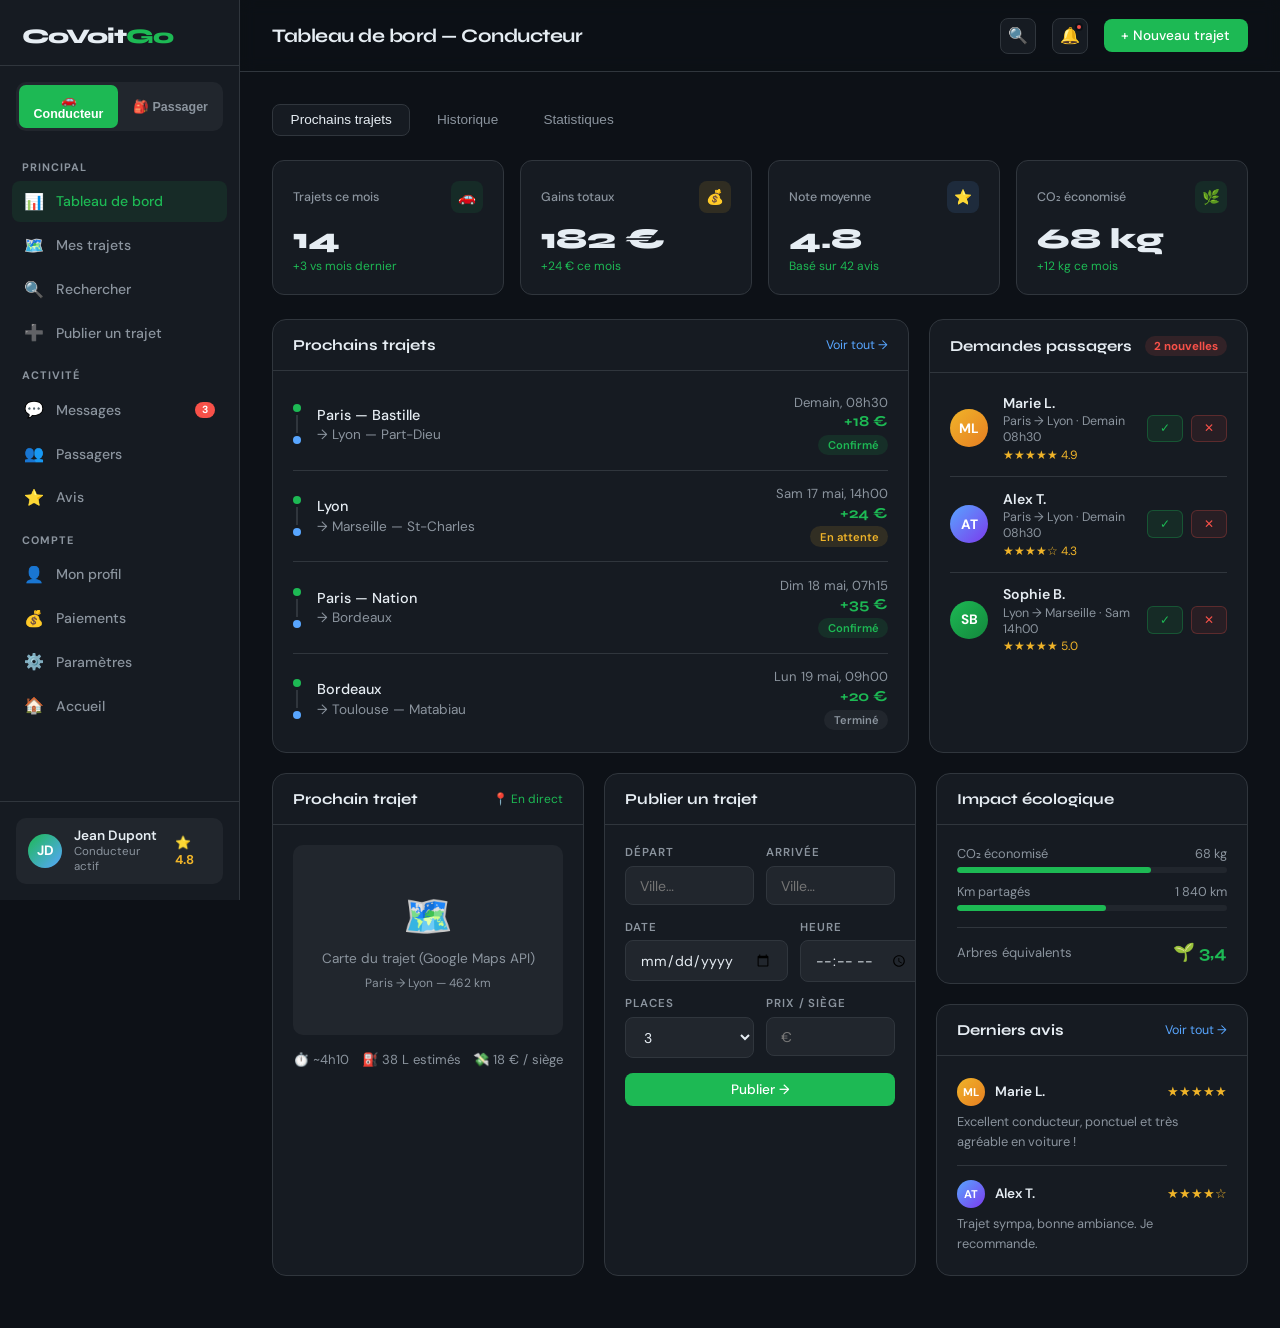
==== dashboard.html @ 41d10e51 "code sans backend" ====
<!DOCTYPE html>
<html lang="fr">
<head>
  <meta charset="UTF-8" />
  <meta name="viewport" content="width=device-width, initial-scale=1.0"/>
  <title>CoVoitGo — Tableau de bord</title>
  <link href="https://fonts.googleapis.com/css2?family=Syne:wght@400;600;700;800&family=DM+Sans:wght@300;400;500&display=swap" rel="stylesheet"/>
  <style>
    *, *::before, *::after { box-sizing: border-box; margin: 0; padding: 0; }
    :root {
      --green: #1DB954; --green-dark: #13873c; --green-bg: rgba(29,185,84,.1);
      --night: #0D1117; --surface: #161B22; --surface2: #21262D; --surface3: #2D333B;
      --border: #30363D; --text: #E6EDF3; --muted: #8B949E;
      --accent: #58A6FF; --warn: #F0B429; --danger: #F85149;
      --sidebar-w: 240px;
    }
    body { font-family: 'DM Sans', sans-serif; background: var(--night); color: var(--text); display: flex; min-height: 100vh; }

    /* ── SIDEBAR ── */
    .sidebar {
      width: var(--sidebar-w); flex-shrink: 0;
      background: var(--surface); border-right: 1px solid var(--border);
      display: flex; flex-direction: column;
      position: fixed; top: 0; bottom: 0; left: 0; z-index: 50;
    }
    .sb-logo {
      padding: 1.5rem 1.4rem 1rem;
      font-family: 'Syne', sans-serif; font-size: 1.3rem; font-weight: 800; letter-spacing: -1px;
      border-bottom: 1px solid var(--border);
    }
    .sb-logo span { color: var(--green); }
    .sb-role-switch {
      margin: 1rem 1rem .5rem;
      background: var(--surface2); border-radius: 10px;
      display: flex; padding: 3px; gap: 3px;
    }
    .role-tab {
      flex: 1; text-align: center; padding: .45rem .5rem;
      border-radius: 7px; font-size: .78rem; font-weight: 600;
      cursor: pointer; transition: all .2s; color: var(--muted);
      border: none; background: transparent;
    }
    .role-tab.active { background: var(--green); color: #fff; }
    .sb-nav { padding: .5rem .75rem; flex: 1; }
    .sb-section { font-size: .68rem; font-weight: 700; color: var(--muted); letter-spacing: .1em; text-transform: uppercase; padding: .8rem .6rem .4rem; }
    .sb-item {
      display: flex; align-items: center; gap: .75rem;
      padding: .65rem .75rem; border-radius: 8px;
      color: var(--muted); font-size: .88rem; font-weight: 500;
      cursor: pointer; transition: all .15s; text-decoration: none;
      margin-bottom: 2px;
    }
    .sb-item:hover { background: var(--surface2); color: var(--text); }
    .sb-item.active { background: var(--green-bg); color: var(--green); }
    .sb-item .ico { font-size: 1rem; width: 20px; text-align: center; }
    .sb-item .badge {
      margin-left: auto; background: var(--danger); color: #fff;
      font-size: .65rem; font-weight: 700; padding: .1rem .45rem;
      border-radius: 99px; min-width: 18px; text-align: center;
    }
    .sb-footer { padding: 1rem; border-top: 1px solid var(--border); }
    .user-chip {
      display: flex; align-items: center; gap: .75rem;
      padding: .6rem .75rem; border-radius: 10px;
      background: var(--surface2); cursor: pointer;
    }
    .avatar {
      width: 34px; height: 34px; border-radius: 50%;
      background: linear-gradient(135deg, var(--green), var(--accent));
      display: flex; align-items: center; justify-content: center;
      font-size: .85rem; font-weight: 700; color: #fff; flex-shrink: 0;
    }
    .user-info .name { font-size: .85rem; font-weight: 600; }
    .user-info .role-lbl { font-size: .72rem; color: var(--muted); }
    .rating { margin-left: auto; font-size: .8rem; color: var(--warn); font-weight: 700; }

    /* ── MAIN ── */
    .main { margin-left: var(--sidebar-w); flex: 1; display: flex; flex-direction: column; min-height: 100vh; }

    /* TOPBAR */
    .topbar {
      padding: 1.1rem 2rem; border-bottom: 1px solid var(--border);
      display: flex; align-items: center; justify-content: space-between;
      background: rgba(13,17,23,.6); backdrop-filter: blur(8px);
      position: sticky; top: 0; z-index: 40;
    }
    .topbar h1 { font-family: 'Syne', sans-serif; font-size: 1.2rem; font-weight: 700; letter-spacing: -.5px; }
    .topbar-right { display: flex; align-items: center; gap: 1rem; }
    .icon-btn {
      width: 36px; height: 36px; border-radius: 8px;
      background: var(--surface); border: 1px solid var(--border);
      display: flex; align-items: center; justify-content: center;
      cursor: pointer; font-size: 1rem; transition: background .2s; position: relative;
    }
    .icon-btn:hover { background: var(--surface2); }
    .notif-dot { position: absolute; top: 4px; right: 4px; width: 8px; height: 8px; background: var(--danger); border-radius: 50%; border: 2px solid var(--night); }
    .btn { font-family: 'DM Sans', sans-serif; font-size: .85rem; font-weight: 500; padding: .5rem 1.1rem; border-radius: 8px; cursor: pointer; border: none; transition: all .2s; display: inline-flex; align-items: center; gap: .4rem; }
    .btn-primary { background: var(--green); color: #fff; }
    .btn-primary:hover { background: var(--green-dark); }

    /* CONTENT */
    .content { padding: 2rem; flex: 1; }

    /* KPI CARDS */
    .kpi-grid { display: grid; grid-template-columns: repeat(4,1fr); gap: 1rem; margin-bottom: 1.5rem; }
    .kpi {
      background: var(--surface); border: 1px solid var(--border);
      border-radius: 12px; padding: 1.25rem;
    }
    .kpi-top { display: flex; align-items: center; justify-content: space-between; margin-bottom: .8rem; }
    .kpi-label { font-size: .78rem; color: var(--muted); font-weight: 500; }
    .kpi-icon { width: 32px; height: 32px; border-radius: 8px; display: flex; align-items: center; justify-content: center; font-size: .9rem; }
    .kpi-icon.green { background: var(--green-bg); }
    .kpi-icon.blue { background: rgba(88,166,255,.12); }
    .kpi-icon.warn { background: rgba(240,180,41,.12); }
    .kpi-icon.red { background: rgba(248,81,73,.12); }
    .kpi-val { font-family: 'Syne', sans-serif; font-size: 1.8rem; font-weight: 800; line-height: 1; }
    .kpi-delta { font-size: .75rem; color: var(--green); margin-top: .25rem; }
    .kpi-delta.neg { color: var(--danger); }

    /* GRIDS */
    .grid-2 { display: grid; grid-template-columns: 2fr 1fr; gap: 1.25rem; margin-bottom: 1.25rem; }
    .grid-3 { display: grid; grid-template-columns: 1fr 1fr 1fr; gap: 1.25rem; margin-bottom: 1.25rem; }

    /* CARD */
    .card { background: var(--surface); border: 1px solid var(--border); border-radius: 14px; overflow: hidden; }
    .card-head {
      padding: 1rem 1.25rem; border-bottom: 1px solid var(--border);
      display: flex; align-items: center; justify-content: space-between;
    }
    .card-head h2 { font-family: 'Syne', sans-serif; font-size: .95rem; font-weight: 700; }
    .card-body { padding: 1.25rem; }
    .see-all { font-size: .78rem; color: var(--accent); cursor: pointer; background: none; border: none; font-family: 'DM Sans'; }
    .see-all:hover { text-decoration: underline; }

    /* TRIP ITEMS */
    .trip-item {
      display: flex; align-items: center; gap: 1rem;
      padding: .9rem 0; border-bottom: 1px solid var(--border);
    }
    .trip-item:last-child { border-bottom: none; }
    .trip-dot-line { display: flex; flex-direction: column; align-items: center; gap: 3px; }
    .dot { width: 8px; height: 8px; border-radius: 50%; background: var(--green); }
    .dot.end { background: var(--accent); }
    .dot-connector { width: 2px; height: 18px; background: var(--border); }
    .trip-route { flex: 1; }
    .trip-route .from { font-weight: 500; font-size: .9rem; }
    .trip-route .to { color: var(--muted); font-size: .85rem; margin-top: .15rem; }
    .trip-meta { text-align: right; }
    .trip-meta .date { font-size: .82rem; color: var(--muted); }
    .trip-meta .price { font-family: 'Syne', sans-serif; font-weight: 700; color: var(--green); font-size: .95rem; margin-top: .1rem; }
    .status-badge {
      font-size: .7rem; font-weight: 600; padding: .2rem .6rem;
      border-radius: 99px; margin-top: .3rem; display: inline-block;
    }
    .status-badge.confirmed { background: rgba(29,185,84,.12); color: var(--green); }
    .status-badge.pending { background: rgba(240,180,41,.12); color: var(--warn); }
    .status-badge.done { background: var(--surface2); color: var(--muted); }

    /* PASSENGER REQUESTS */
    .req-item {
      display: flex; align-items: center; gap: .9rem;
      padding: .8rem 0; border-bottom: 1px solid var(--border);
    }
    .req-item:last-child { border-bottom: none; }
    .req-avatar {
      width: 38px; height: 38px; border-radius: 50%;
      display: flex; align-items: center; justify-content: center;
      font-weight: 700; font-size: .85rem; flex-shrink: 0; color: #fff;
    }
    .req-info { flex: 1; }
    .req-info .req-name { font-size: .88rem; font-weight: 600; }
    .req-info .req-route { font-size: .78rem; color: var(--muted); margin-top: .1rem; }
    .req-stars { font-size: .75rem; color: var(--warn); margin-top: .1rem; }
    .req-actions { display: flex; gap: .5rem; }
    .btn-xs { padding: .3rem .75rem; font-size: .75rem; border-radius: 6px; }
    .btn-accept { background: var(--green-bg); color: var(--green); border: 1px solid rgba(29,185,84,.3); }
    .btn-accept:hover { background: var(--green); color: #fff; }
    .btn-decline { background: rgba(248,81,73,.08); color: var(--danger); border: 1px solid rgba(248,81,73,.25); }
    .btn-decline:hover { background: var(--danger); color: #fff; }

    /* MAP PLACEHOLDER */
    .map-placeholder {
      background: var(--surface2); border-radius: 10px;
      height: 190px; display: flex; align-items: center; justify-content: center;
      flex-direction: column; gap: .5rem; color: var(--muted); font-size: .85rem;
    }
    .map-placeholder .map-ico { font-size: 2.5rem; }

    /* PUBLISH FORM */
    .pub-form { display: flex; flex-direction: column; gap: .9rem; }
    .form-row { display: grid; grid-template-columns: 1fr 1fr; gap: .75rem; }
    .form-group label { display: block; font-size: .72rem; font-weight: 600; color: var(--muted); letter-spacing: .08em; text-transform: uppercase; margin-bottom: .35rem; }
    .form-group input, .form-group select {
      width: 100%; background: var(--surface2); border: 1px solid var(--border);
      color: var(--text); font-family: 'DM Sans', sans-serif; font-size: .88rem;
      padding: .6rem .9rem; border-radius: 8px; outline: none; transition: border-color .2s;
    }
    .form-group input:focus, .form-group select:focus { border-color: var(--green); }
    .form-group select option { background: var(--surface2); }

    /* ECO WIDGET */
    .eco-bar { margin-bottom: .6rem; }
    .eco-label { display: flex; justify-content: space-between; font-size: .8rem; color: var(--muted); margin-bottom: .3rem; }
    .bar-track { height: 6px; background: var(--surface2); border-radius: 99px; overflow: hidden; }
    .bar-fill { height: 100%; background: var(--green); border-radius: 99px; }
    .eco-total { margin-top: 1rem; padding-top: .9rem; border-top: 1px solid var(--border); display: flex; justify-content: space-between; align-items: center; }
    .eco-total span { font-size: .82rem; color: var(--muted); }
    .eco-total strong { font-family: 'Syne', sans-serif; font-size: 1.1rem; color: var(--green); }

    /* RECENT REVIEWS */
    .review-item { padding: .85rem 0; border-bottom: 1px solid var(--border); }
    .review-item:last-child { border-bottom: none; }
    .review-top { display: flex; align-items: center; gap: .6rem; margin-bottom: .4rem; }
    .review-top .r-av {
      width: 28px; height: 28px; border-radius: 50%;
      display: flex; align-items: center; justify-content: center;
      font-size: .7rem; font-weight: 700; color: #fff; flex-shrink: 0;
    }
    .review-top .r-name { font-size: .85rem; font-weight: 600; }
    .review-top .r-stars { margin-left: auto; font-size: .8rem; color: var(--warn); }
    .review-item p { font-size: .8rem; color: var(--muted); line-height: 1.55; }

    /* MODAL */
    .modal-overlay {
      position: fixed; inset: 0; background: rgba(0,0,0,.7);
      display: flex; align-items: center; justify-content: center;
      z-index: 200; opacity: 0; pointer-events: none; transition: opacity .2s;
    }
    .modal-overlay.open { opacity: 1; pointer-events: all; }
    .modal {
      background: var(--surface); border: 1px solid var(--border);
      border-radius: 16px; padding: 2rem; width: 100%; max-width: 480px;
      transform: translateY(20px); transition: transform .2s;
    }
    .modal-overlay.open .modal { transform: translateY(0); }
    .modal h3 { font-family: 'Syne', sans-serif; font-size: 1.2rem; font-weight: 700; margin-bottom: 1.2rem; }
    .modal-actions { display: flex; gap: .75rem; justify-content: flex-end; margin-top: 1.5rem; }
    .btn-cancel { background: var(--surface2); color: var(--text); border: 1px solid var(--border); }

    /* TAB TOGGLE */
    .tabs { display: flex; gap: .5rem; margin-bottom: 1.5rem; }
    .tab {
      padding: .45rem 1.1rem; border-radius: 8px; font-size: .85rem; font-weight: 500;
      cursor: pointer; border: 1px solid transparent; transition: all .15s;
      background: transparent; color: var(--muted);
    }
    .tab.active { background: var(--surface); border-color: var(--border); color: var(--text); }

    @media (max-width: 900px) {
      .kpi-grid { grid-template-columns: repeat(2,1fr); }
      .grid-2 { grid-template-columns: 1fr; }
      .grid-3 { grid-template-columns: 1fr; }
    }
  </style>
</head>
<body>

<!-- SIDEBAR -->
<aside class="sidebar">
  <div class="sb-logo">CoVoit<span>Go</span></div>
  <div class="sb-role-switch">
    <button class="role-tab active" onclick="setRole('driver',this)">🚗 Conducteur</button>
    <button class="role-tab" onclick="setRole('passenger',this)">🎒 Passager</button>
  </div>
  <nav class="sb-nav">
    <div class="sb-section">Principal</div>
    <a class="sb-item active" href="#"><span class="ico">📊</span> Tableau de bord</a>
    <a class="sb-item" href="#"><span class="ico">🗺️</span> Mes trajets</a>
    <a class="sb-item" href="#"><span class="ico">🔍</span> Rechercher</a>
    <a class="sb-item" href="#" id="sb-publish"><span class="ico">➕</span> Publier un trajet</a>

    <div class="sb-section">Activité</div>
    <a class="sb-item" href="#"><span class="ico">💬</span> Messages <span class="badge">3</span></a>
    <a class="sb-item" href="#"><span class="ico">👥</span> Passagers</a>
    <a class="sb-item" href="#"><span class="ico">⭐</span> Avis</a>

    <div class="sb-section">Compte</div>
    <a class="sb-item" href="#"><span class="ico">👤</span> Mon profil</a>
    <a class="sb-item" href="#"><span class="ico">💰</span> Paiements</a>
    <a class="sb-item" href="#"><span class="ico">⚙️</span> Paramètres</a>
    <a class="sb-item" href="index.html"><span class="ico">🏠</span> Accueil</a>
  </nav>
  <div class="sb-footer">
    <div class="user-chip">
      <div class="avatar">JD</div>
      <div class="user-info">
        <div class="name">Jean Dupont</div>
        <div class="role-lbl" id="role-label">Conducteur actif</div>
      </div>
      <div class="rating">⭐ 4.8</div>
    </div>
  </div>
</aside>

<!-- MAIN -->
<div class="main">
  <div class="topbar">
    <h1 id="page-title">Tableau de bord — Conducteur</h1>
    <div class="topbar-right">
      <div class="icon-btn">🔍</div>
      <div class="icon-btn">
        🔔
        <span class="notif-dot"></span>
      </div>
      <button class="btn btn-primary" onclick="openModal()">+ Nouveau trajet</button>
    </div>
  </div>

  <div class="content">

    <!-- TABS -->
    <div class="tabs">
      <button class="tab active" onclick="switchTab('upcoming',this)">Prochains trajets</button>
      <button class="tab" onclick="switchTab('past',this)">Historique</button>
      <button class="tab" onclick="switchTab('stats',this)">Statistiques</button>
    </div>

    <!-- KPI -->
    <div class="kpi-grid" id="kpi-section">
      <div class="kpi">
        <div class="kpi-top"><span class="kpi-label">Trajets ce mois</span><div class="kpi-icon green">🚗</div></div>
        <div class="kpi-val" id="kpi1">14</div>
        <div class="kpi-delta">+3 vs mois dernier</div>
      </div>
      <div class="kpi">
        <div class="kpi-top"><span class="kpi-label">Gains totaux</span><div class="kpi-icon warn">💰</div></div>
        <div class="kpi-val" id="kpi2">182 €</div>
        <div class="kpi-delta">+24 € ce mois</div>
      </div>
      <div class="kpi">
        <div class="kpi-top"><span class="kpi-label">Note moyenne</span><div class="kpi-icon blue">⭐</div></div>
        <div class="kpi-val">4.8</div>
        <div class="kpi-delta">Basé sur 42 avis</div>
      </div>
      <div class="kpi">
        <div class="kpi-top"><span class="kpi-label">CO₂ économisé</span><div class="kpi-icon green">🌿</div></div>
        <div class="kpi-val">68 kg</div>
        <div class="kpi-delta">+12 kg ce mois</div>
      </div>
    </div>

    <!-- ROW 1 -->
    <div class="grid-2">
      <!-- UPCOMING TRIPS -->
      <div class="card">
        <div class="card-head">
          <h2>Prochains trajets</h2>
          <button class="see-all">Voir tout →</button>
        </div>
        <div class="card-body" style="padding: .5rem 1.25rem;">
          <div class="trip-item">
            <div class="trip-dot-line"><div class="dot"></div><div class="dot-connector"></div><div class="dot end"></div></div>
            <div class="trip-route"><div class="from">Paris — Bastille</div><div class="to">→ Lyon — Part-Dieu</div></div>
            <div class="trip-meta">
              <div class="date">Demain, 08h30</div>
              <div class="price">+18 €</div>
              <span class="status-badge confirmed">Confirmé</span>
            </div>
          </div>
          <div class="trip-item">
            <div class="trip-dot-line"><div class="dot"></div><div class="dot-connector"></div><div class="dot end"></div></div>
            <div class="trip-route"><div class="from">Lyon</div><div class="to">→ Marseille — St-Charles</div></div>
            <div class="trip-meta">
              <div class="date">Sam 17 mai, 14h00</div>
              <div class="price">+24 €</div>
              <span class="status-badge pending">En attente</span>
            </div>
          </div>
          <div class="trip-item">
            <div class="trip-dot-line"><div class="dot"></div><div class="dot-connector"></div><div class="dot end"></div></div>
            <div class="trip-route"><div class="from">Paris — Nation</div><div class="to">→ Bordeaux</div></div>
            <div class="trip-meta">
              <div class="date">Dim 18 mai, 07h15</div>
              <div class="price">+35 €</div>
              <span class="status-badge confirmed">Confirmé</span>
            </div>
          </div>
          <div class="trip-item">
            <div class="trip-dot-line"><div class="dot"></div><div class="dot-connector"></div><div class="dot end"></div></div>
            <div class="trip-route"><div class="from">Bordeaux</div><div class="to">→ Toulouse — Matabiau</div></div>
            <div class="trip-meta">
              <div class="date">Lun 19 mai, 09h00</div>
              <div class="price">+20 €</div>
              <span class="status-badge done">Terminé</span>
            </div>
          </div>
        </div>
      </div>

      <!-- REQUESTS -->
      <div class="card">
        <div class="card-head">
          <h2>Demandes passagers</h2>
          <span style="font-size:.72rem; background: rgba(248,81,73,.12); color:var(--danger); padding:.15rem .55rem; border-radius:99px; font-weight:700;">2 nouvelles</span>
        </div>
        <div class="card-body" style="padding:.5rem 1.25rem;">
          <div class="req-item">
            <div class="req-avatar" style="background: linear-gradient(135deg,#f0b429,#e67e22);">ML</div>
            <div class="req-info">
              <div class="req-name">Marie L.</div>
              <div class="req-route">Paris → Lyon · Demain 08h30</div>
              <div class="req-stars">★★★★★ 4.9</div>
            </div>
            <div class="req-actions">
              <button class="btn btn-xs btn-accept">✓</button>
              <button class="btn btn-xs btn-decline">✕</button>
            </div>
          </div>
          <div class="req-item">
            <div class="req-avatar" style="background: linear-gradient(135deg,#58a6ff,#7c3aed);">AT</div>
            <div class="req-info">
              <div class="req-name">Alex T.</div>
              <div class="req-route">Paris → Lyon · Demain 08h30</div>
              <div class="req-stars">★★★★☆ 4.3</div>
            </div>
            <div class="req-actions">
              <button class="btn btn-xs btn-accept">✓</button>
              <button class="btn btn-xs btn-decline">✕</button>
            </div>
          </div>
          <div class="req-item">
            <div class="req-avatar" style="background: linear-gradient(135deg,#1db954,#13873c);">SB</div>
            <div class="req-info">
              <div class="req-name">Sophie B.</div>
              <div class="req-route">Lyon → Marseille · Sam 14h00</div>
              <div class="req-stars">★★★★★ 5.0</div>
            </div>
            <div class="req-actions">
              <button class="btn btn-xs btn-accept">✓</button>
              <button class="btn btn-xs btn-decline">✕</button>
            </div>
          </div>
        </div>
      </div>
    </div>

    <!-- ROW 2 -->
    <div class="grid-3">

      <!-- MAP -->
      <div class="card">
        <div class="card-head"><h2>Prochain trajet</h2><span style="font-size:.75rem;color:var(--green);">📍 En direct</span></div>
        <div class="card-body">
          <div class="map-placeholder">
            <span class="map-ico">🗺️</span>
            <span>Carte du trajet (Google Maps API)</span>
            <span style="font-size:.75rem; color:var(--muted);">Paris → Lyon — 462 km</span>
          </div>
          <div style="display:flex; justify-content:space-between; margin-top:1rem; font-size:.82rem; color:var(--muted);">
            <span>⏱️ ~4h10</span><span>⛽ 38 L estimés</span><span>💸 18 € / siège</span>
          </div>
        </div>
      </div>

      <!-- PUBLISH QUICK FORM -->
      <div class="card">
        <div class="card-head"><h2>Publier un trajet</h2></div>
        <div class="card-body">
          <div class="pub-form">
            <div class="form-row">
              <div class="form-group"><label>Départ</label><input type="text" placeholder="Ville…"/></div>
              <div class="form-group"><label>Arrivée</label><input type="text" placeholder="Ville…"/></div>
            </div>
            <div class="form-row">
              <div class="form-group"><label>Date</label><input type="date"/></div>
              <div class="form-group"><label>Heure</label><input type="time"/></div>
            </div>
            <div class="form-row">
              <div class="form-group"><label>Places</label><select><option>1</option><option>2</option><option selected>3</option><option>4</option></select></div>
              <div class="form-group"><label>Prix / siège</label><input type="number" placeholder="€" min="1"/></div>
            </div>
            <button class="btn btn-primary" style="width:100%; justify-content:center;">Publier →</button>
          </div>
        </div>
      </div>

      <!-- ECO + REVIEWS -->
      <div style="display:flex; flex-direction:column; gap:1.25rem;">
        <div class="card">
          <div class="card-head"><h2>Impact écologique</h2></div>
          <div class="card-body">
            <div class="eco-bar"><div class="eco-label"><span>CO₂ économisé</span><span>68 kg</span></div><div class="bar-track"><div class="bar-fill" style="width:72%"></div></div></div>
            <div class="eco-bar"><div class="eco-label"><span>Km partagés</span><span>1 840 km</span></div><div class="bar-track"><div class="bar-fill" style="width:55%"></div></div></div>
            <div class="eco-total"><span>Arbres équivalents</span><strong>🌱 3,4</strong></div>
          </div>
        </div>
        <div class="card">
          <div class="card-head"><h2>Derniers avis</h2><button class="see-all">Voir tout →</button></div>
          <div class="card-body" style="padding:.5rem 1.25rem;">
            <div class="review-item">
              <div class="review-top">
                <div class="r-av" style="background:linear-gradient(135deg,#f0b429,#e67e22);">ML</div>
                <span class="r-name">Marie L.</span>
                <span class="r-stars">★★★★★</span>
              </div>
              <p>Excellent conducteur, ponctuel et très agréable en voiture !</p>
            </div>
            <div class="review-item">
              <div class="review-top">
                <div class="r-av" style="background:linear-gradient(135deg,#58a6ff,#7c3aed);">AT</div>
                <span class="r-name">Alex T.</span>
                <span class="r-stars">★★★★☆</span>
              </div>
              <p>Trajet sympa, bonne ambiance. Je recommande.</p>
            </div>
          </div>
        </div>
      </div>

    </div>

  </div><!-- /content -->
</div><!-- /main -->

<!-- MODAL NOUVEAU TRAJET -->
<div class="modal-overlay" id="modal">
  <div class="modal">
    <h3>✦ Publier un nouveau trajet</h3>
    <div class="pub-form">
      <div class="form-row">
        <div class="form-group"><label>Ville de départ</label><input type="text" placeholder="Ex : Paris — Nation"/></div>
        <div class="form-group"><label>Ville d'arrivée</label><input type="text" placeholder="Ex : Lyon — Part-Dieu"/></div>
      </div>
      <div class="form-row">
        <div class="form-group"><label>Date du trajet</label><input type="date"/></div>
        <div class="form-group"><label>Heure de départ</label><input type="time"/></div>
      </div>
      <div class="form-row">
        <div class="form-group"><label>Nombre de places</label><select><option>1</option><option>2</option><option selected>3</option><option>4</option></select></div>
        <div class="form-group"><label>Contribution (€)</label><input type="number" placeholder="Ex : 15" min="1"/></div>
      </div>
      <div class="form-group"><label>Commentaire (optionnel)</label><input type="text" placeholder="Bagages, musique, animaux…"/></div>
    </div>
    <div class="modal-actions">
      <button class="btn btn-cancel" onclick="closeModal()">Annuler</button>
      <button class="btn btn-primary">Publier le trajet</button>
    </div>
  </div>
</div>

<script>
  function setRole(role, btn) {
    document.querySelectorAll('.role-tab').forEach(t => t.classList.remove('active'));
    btn.classList.add('active');
    const isDriver = role === 'driver';
    document.getElementById('page-title').textContent = 'Tableau de bord — ' + (isDriver ? 'Conducteur' : 'Passager');
    document.getElementById('role-label').textContent = isDriver ? 'Conducteur actif' : 'Passager actif';
    document.getElementById('kpi1').textContent = isDriver ? '14' : '8';
    document.getElementById('kpi2').textContent = isDriver ? '182 €' : '96 €';
  }
  function switchTab(tab, el) {
    document.querySelectorAll('.tab').forEach(t => t.classList.remove('active'));
    el.classList.add('active');
  }
  function openModal() {
    document.getElementById('modal').classList.add('open');
  }
  function closeModal() {
    document.getElementById('modal').classList.remove('open');
  }
  document.getElementById('modal').addEventListener('click', function(e) {
    if (e.target === this) closeModal();
  });
  document.getElementById('sb-publish').addEventListener('click', function(e) {
    e.preventDefault(); openModal();
  });
</script>
</body>
</html>
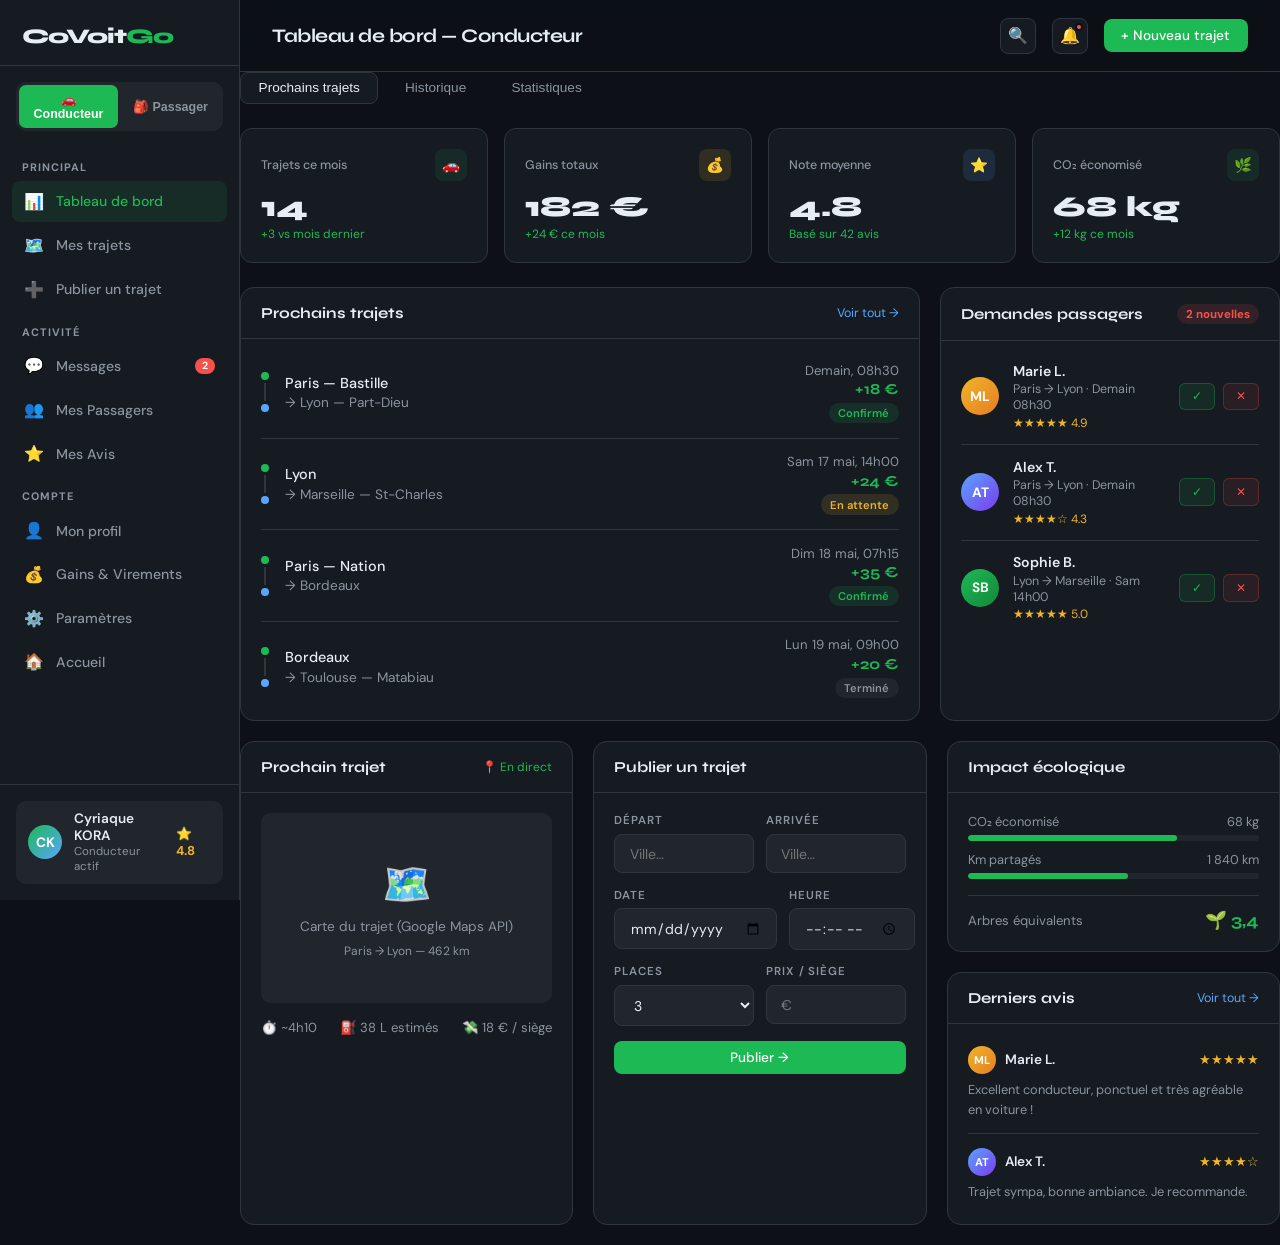
==== commit a24a99a6: "implementation dashboard navigation  et profile, payments, et settings" ====
--- a/dashboard.html
+++ b/dashboard.html
@@ -5,254 +5,7 @@
   <meta name="viewport" content="width=device-width, initial-scale=1.0"/>
   <title>CoVoitGo — Tableau de bord</title>
   <link href="https://fonts.googleapis.com/css2?family=Syne:wght@400;600;700;800&family=DM+Sans:wght@300;400;500&display=swap" rel="stylesheet"/>
-  <style>
-    *, *::before, *::after { box-sizing: border-box; margin: 0; padding: 0; }
-    :root {
-      --green: #1DB954; --green-dark: #13873c; --green-bg: rgba(29,185,84,.1);
-      --night: #0D1117; --surface: #161B22; --surface2: #21262D; --surface3: #2D333B;
-      --border: #30363D; --text: #E6EDF3; --muted: #8B949E;
-      --accent: #58A6FF; --warn: #F0B429; --danger: #F85149;
-      --sidebar-w: 240px;
-    }
-    body { font-family: 'DM Sans', sans-serif; background: var(--night); color: var(--text); display: flex; min-height: 100vh; }
-
-    /* ── SIDEBAR ── */
-    .sidebar {
-      width: var(--sidebar-w); flex-shrink: 0;
-      background: var(--surface); border-right: 1px solid var(--border);
-      display: flex; flex-direction: column;
-      position: fixed; top: 0; bottom: 0; left: 0; z-index: 50;
-    }
-    .sb-logo {
-      padding: 1.5rem 1.4rem 1rem;
-      font-family: 'Syne', sans-serif; font-size: 1.3rem; font-weight: 800; letter-spacing: -1px;
-      border-bottom: 1px solid var(--border);
-    }
-    .sb-logo span { color: var(--green); }
-    .sb-role-switch {
-      margin: 1rem 1rem .5rem;
-      background: var(--surface2); border-radius: 10px;
-      display: flex; padding: 3px; gap: 3px;
-    }
-    .role-tab {
-      flex: 1; text-align: center; padding: .45rem .5rem;
-      border-radius: 7px; font-size: .78rem; font-weight: 600;
-      cursor: pointer; transition: all .2s; color: var(--muted);
-      border: none; background: transparent;
-    }
-    .role-tab.active { background: var(--green); color: #fff; }
-    .sb-nav { padding: .5rem .75rem; flex: 1; }
-    .sb-section { font-size: .68rem; font-weight: 700; color: var(--muted); letter-spacing: .1em; text-transform: uppercase; padding: .8rem .6rem .4rem; }
-    .sb-item {
-      display: flex; align-items: center; gap: .75rem;
-      padding: .65rem .75rem; border-radius: 8px;
-      color: var(--muted); font-size: .88rem; font-weight: 500;
-      cursor: pointer; transition: all .15s; text-decoration: none;
-      margin-bottom: 2px;
-    }
-    .sb-item:hover { background: var(--surface2); color: var(--text); }
-    .sb-item.active { background: var(--green-bg); color: var(--green); }
-    .sb-item .ico { font-size: 1rem; width: 20px; text-align: center; }
-    .sb-item .badge {
-      margin-left: auto; background: var(--danger); color: #fff;
-      font-size: .65rem; font-weight: 700; padding: .1rem .45rem;
-      border-radius: 99px; min-width: 18px; text-align: center;
-    }
-    .sb-footer { padding: 1rem; border-top: 1px solid var(--border); }
-    .user-chip {
-      display: flex; align-items: center; gap: .75rem;
-      padding: .6rem .75rem; border-radius: 10px;
-      background: var(--surface2); cursor: pointer;
-    }
-    .avatar {
-      width: 34px; height: 34px; border-radius: 50%;
-      background: linear-gradient(135deg, var(--green), var(--accent));
-      display: flex; align-items: center; justify-content: center;
-      font-size: .85rem; font-weight: 700; color: #fff; flex-shrink: 0;
-    }
-    .user-info .name { font-size: .85rem; font-weight: 600; }
-    .user-info .role-lbl { font-size: .72rem; color: var(--muted); }
-    .rating { margin-left: auto; font-size: .8rem; color: var(--warn); font-weight: 700; }
-
-    /* ── MAIN ── */
-    .main { margin-left: var(--sidebar-w); flex: 1; display: flex; flex-direction: column; min-height: 100vh; }
-
-    /* TOPBAR */
-    .topbar {
-      padding: 1.1rem 2rem; border-bottom: 1px solid var(--border);
-      display: flex; align-items: center; justify-content: space-between;
-      background: rgba(13,17,23,.6); backdrop-filter: blur(8px);
-      position: sticky; top: 0; z-index: 40;
-    }
-    .topbar h1 { font-family: 'Syne', sans-serif; font-size: 1.2rem; font-weight: 700; letter-spacing: -.5px; }
-    .topbar-right { display: flex; align-items: center; gap: 1rem; }
-    .icon-btn {
-      width: 36px; height: 36px; border-radius: 8px;
-      background: var(--surface); border: 1px solid var(--border);
-      display: flex; align-items: center; justify-content: center;
-      cursor: pointer; font-size: 1rem; transition: background .2s; position: relative;
-    }
-    .icon-btn:hover { background: var(--surface2); }
-    .notif-dot { position: absolute; top: 4px; right: 4px; width: 8px; height: 8px; background: var(--danger); border-radius: 50%; border: 2px solid var(--night); }
-    .btn { font-family: 'DM Sans', sans-serif; font-size: .85rem; font-weight: 500; padding: .5rem 1.1rem; border-radius: 8px; cursor: pointer; border: none; transition: all .2s; display: inline-flex; align-items: center; gap: .4rem; }
-    .btn-primary { background: var(--green); color: #fff; }
-    .btn-primary:hover { background: var(--green-dark); }
-
-    /* CONTENT */
-    .content { padding: 2rem; flex: 1; }
-
-    /* KPI CARDS */
-    .kpi-grid { display: grid; grid-template-columns: repeat(4,1fr); gap: 1rem; margin-bottom: 1.5rem; }
-    .kpi {
-      background: var(--surface); border: 1px solid var(--border);
-      border-radius: 12px; padding: 1.25rem;
-    }
-    .kpi-top { display: flex; align-items: center; justify-content: space-between; margin-bottom: .8rem; }
-    .kpi-label { font-size: .78rem; color: var(--muted); font-weight: 500; }
-    .kpi-icon { width: 32px; height: 32px; border-radius: 8px; display: flex; align-items: center; justify-content: center; font-size: .9rem; }
-    .kpi-icon.green { background: var(--green-bg); }
-    .kpi-icon.blue { background: rgba(88,166,255,.12); }
-    .kpi-icon.warn { background: rgba(240,180,41,.12); }
-    .kpi-icon.red { background: rgba(248,81,73,.12); }
-    .kpi-val { font-family: 'Syne', sans-serif; font-size: 1.8rem; font-weight: 800; line-height: 1; }
-    .kpi-delta { font-size: .75rem; color: var(--green); margin-top: .25rem; }
-    .kpi-delta.neg { color: var(--danger); }
-
-    /* GRIDS */
-    .grid-2 { display: grid; grid-template-columns: 2fr 1fr; gap: 1.25rem; margin-bottom: 1.25rem; }
-    .grid-3 { display: grid; grid-template-columns: 1fr 1fr 1fr; gap: 1.25rem; margin-bottom: 1.25rem; }
-
-    /* CARD */
-    .card { background: var(--surface); border: 1px solid var(--border); border-radius: 14px; overflow: hidden; }
-    .card-head {
-      padding: 1rem 1.25rem; border-bottom: 1px solid var(--border);
-      display: flex; align-items: center; justify-content: space-between;
-    }
-    .card-head h2 { font-family: 'Syne', sans-serif; font-size: .95rem; font-weight: 700; }
-    .card-body { padding: 1.25rem; }
-    .see-all { font-size: .78rem; color: var(--accent); cursor: pointer; background: none; border: none; font-family: 'DM Sans'; }
-    .see-all:hover { text-decoration: underline; }
-
-    /* TRIP ITEMS */
-    .trip-item {
-      display: flex; align-items: center; gap: 1rem;
-      padding: .9rem 0; border-bottom: 1px solid var(--border);
-    }
-    .trip-item:last-child { border-bottom: none; }
-    .trip-dot-line { display: flex; flex-direction: column; align-items: center; gap: 3px; }
-    .dot { width: 8px; height: 8px; border-radius: 50%; background: var(--green); }
-    .dot.end { background: var(--accent); }
-    .dot-connector { width: 2px; height: 18px; background: var(--border); }
-    .trip-route { flex: 1; }
-    .trip-route .from { font-weight: 500; font-size: .9rem; }
-    .trip-route .to { color: var(--muted); font-size: .85rem; margin-top: .15rem; }
-    .trip-meta { text-align: right; }
-    .trip-meta .date { font-size: .82rem; color: var(--muted); }
-    .trip-meta .price { font-family: 'Syne', sans-serif; font-weight: 700; color: var(--green); font-size: .95rem; margin-top: .1rem; }
-    .status-badge {
-      font-size: .7rem; font-weight: 600; padding: .2rem .6rem;
-      border-radius: 99px; margin-top: .3rem; display: inline-block;
-    }
-    .status-badge.confirmed { background: rgba(29,185,84,.12); color: var(--green); }
-    .status-badge.pending { background: rgba(240,180,41,.12); color: var(--warn); }
-    .status-badge.done { background: var(--surface2); color: var(--muted); }
-
-    /* PASSENGER REQUESTS */
-    .req-item {
-      display: flex; align-items: center; gap: .9rem;
-      padding: .8rem 0; border-bottom: 1px solid var(--border);
-    }
-    .req-item:last-child { border-bottom: none; }
-    .req-avatar {
-      width: 38px; height: 38px; border-radius: 50%;
-      display: flex; align-items: center; justify-content: center;
-      font-weight: 700; font-size: .85rem; flex-shrink: 0; color: #fff;
-    }
-    .req-info { flex: 1; }
-    .req-info .req-name { font-size: .88rem; font-weight: 600; }
-    .req-info .req-route { font-size: .78rem; color: var(--muted); margin-top: .1rem; }
-    .req-stars { font-size: .75rem; color: var(--warn); margin-top: .1rem; }
-    .req-actions { display: flex; gap: .5rem; }
-    .btn-xs { padding: .3rem .75rem; font-size: .75rem; border-radius: 6px; }
-    .btn-accept { background: var(--green-bg); color: var(--green); border: 1px solid rgba(29,185,84,.3); }
-    .btn-accept:hover { background: var(--green); color: #fff; }
-    .btn-decline { background: rgba(248,81,73,.08); color: var(--danger); border: 1px solid rgba(248,81,73,.25); }
-    .btn-decline:hover { background: var(--danger); color: #fff; }
-
-    /* MAP PLACEHOLDER */
-    .map-placeholder {
-      background: var(--surface2); border-radius: 10px;
-      height: 190px; display: flex; align-items: center; justify-content: center;
-      flex-direction: column; gap: .5rem; color: var(--muted); font-size: .85rem;
-    }
-    .map-placeholder .map-ico { font-size: 2.5rem; }
-
-    /* PUBLISH FORM */
-    .pub-form { display: flex; flex-direction: column; gap: .9rem; }
-    .form-row { display: grid; grid-template-columns: 1fr 1fr; gap: .75rem; }
-    .form-group label { display: block; font-size: .72rem; font-weight: 600; color: var(--muted); letter-spacing: .08em; text-transform: uppercase; margin-bottom: .35rem; }
-    .form-group input, .form-group select {
-      width: 100%; background: var(--surface2); border: 1px solid var(--border);
-      color: var(--text); font-family: 'DM Sans', sans-serif; font-size: .88rem;
-      padding: .6rem .9rem; border-radius: 8px; outline: none; transition: border-color .2s;
-    }
-    .form-group input:focus, .form-group select:focus { border-color: var(--green); }
-    .form-group select option { background: var(--surface2); }
-
-    /* ECO WIDGET */
-    .eco-bar { margin-bottom: .6rem; }
-    .eco-label { display: flex; justify-content: space-between; font-size: .8rem; color: var(--muted); margin-bottom: .3rem; }
-    .bar-track { height: 6px; background: var(--surface2); border-radius: 99px; overflow: hidden; }
-    .bar-fill { height: 100%; background: var(--green); border-radius: 99px; }
-    .eco-total { margin-top: 1rem; padding-top: .9rem; border-top: 1px solid var(--border); display: flex; justify-content: space-between; align-items: center; }
-    .eco-total span { font-size: .82rem; color: var(--muted); }
-    .eco-total strong { font-family: 'Syne', sans-serif; font-size: 1.1rem; color: var(--green); }
-
-    /* RECENT REVIEWS */
-    .review-item { padding: .85rem 0; border-bottom: 1px solid var(--border); }
-    .review-item:last-child { border-bottom: none; }
-    .review-top { display: flex; align-items: center; gap: .6rem; margin-bottom: .4rem; }
-    .review-top .r-av {
-      width: 28px; height: 28px; border-radius: 50%;
-      display: flex; align-items: center; justify-content: center;
-      font-size: .7rem; font-weight: 700; color: #fff; flex-shrink: 0;
-    }
-    .review-top .r-name { font-size: .85rem; font-weight: 600; }
-    .review-top .r-stars { margin-left: auto; font-size: .8rem; color: var(--warn); }
-    .review-item p { font-size: .8rem; color: var(--muted); line-height: 1.55; }
-
-    /* MODAL */
-    .modal-overlay {
-      position: fixed; inset: 0; background: rgba(0,0,0,.7);
-      display: flex; align-items: center; justify-content: center;
-      z-index: 200; opacity: 0; pointer-events: none; transition: opacity .2s;
-    }
-    .modal-overlay.open { opacity: 1; pointer-events: all; }
-    .modal {
-      background: var(--surface); border: 1px solid var(--border);
-      border-radius: 16px; padding: 2rem; width: 100%; max-width: 480px;
-      transform: translateY(20px); transition: transform .2s;
-    }
-    .modal-overlay.open .modal { transform: translateY(0); }
-    .modal h3 { font-family: 'Syne', sans-serif; font-size: 1.2rem; font-weight: 700; margin-bottom: 1.2rem; }
-    .modal-actions { display: flex; gap: .75rem; justify-content: flex-end; margin-top: 1.5rem; }
-    .btn-cancel { background: var(--surface2); color: var(--text); border: 1px solid var(--border); }
-
-    /* TAB TOGGLE */
-    .tabs { display: flex; gap: .5rem; margin-bottom: 1.5rem; }
-    .tab {
-      padding: .45rem 1.1rem; border-radius: 8px; font-size: .85rem; font-weight: 500;
-      cursor: pointer; border: 1px solid transparent; transition: all .15s;
-      background: transparent; color: var(--muted);
-    }
-    .tab.active { background: var(--surface); border-color: var(--border); color: var(--text); }
-
-    @media (max-width: 900px) {
-      .kpi-grid { grid-template-columns: repeat(2,1fr); }
-      .grid-2 { grid-template-columns: 1fr; }
-      .grid-3 { grid-template-columns: 1fr; }
-    }
-  </style>
+  <link rel="stylesheet" href="css/dashboard.css">
 </head>
 <body>
 
@@ -265,27 +18,27 @@
   </div>
   <nav class="sb-nav">
     <div class="sb-section">Principal</div>
-    <a class="sb-item active" href="#"><span class="ico">📊</span> Tableau de bord</a>
-    <a class="sb-item" href="#"><span class="ico">🗺️</span> Mes trajets</a>
-    <a class="sb-item" href="#"><span class="ico">🔍</span> Rechercher</a>
+    <a class="sb-item active" href="dashboard.html"><span class="ico">📊</span> Tableau de bord</a>
+    <a class="sb-item" href="trips.html"><span class="ico">🗺️</span> Mes trajets</a>
+    <a class="sb-item" href="search.html"><span class="ico">🔍</span> Rechercher</a>
     <a class="sb-item" href="#" id="sb-publish"><span class="ico">➕</span> Publier un trajet</a>
 
     <div class="sb-section">Activité</div>
-    <a class="sb-item" href="#"><span class="ico">💬</span> Messages <span class="badge">3</span></a>
-    <a class="sb-item" href="#"><span class="ico">👥</span> Passagers</a>
-    <a class="sb-item" href="#"><span class="ico">⭐</span> Avis</a>
+    <a class="sb-item" href="messages.html"><span class="ico">💬</span> Messages <span class="badge">3</span></a>
+    <a class="sb-item" href="passengers.html"><span class="ico">👥</span> Passagers</a>
+    <a class="sb-item" href="reviews.html"><span class="ico">⭐</span> Avis</a>
 
     <div class="sb-section">Compte</div>
-    <a class="sb-item" href="#"><span class="ico">👤</span> Mon profil</a>
-    <a class="sb-item" href="#"><span class="ico">💰</span> Paiements</a>
-    <a class="sb-item" href="#"><span class="ico">⚙️</span> Paramètres</a>
+    <a class="sb-item" href="profile.html"><span class="ico">👤</span> Mon profil</a>
+    <a class="sb-item" href="payments.html"><span class="ico">💰</span> Paiements</a>
+    <a class="sb-item" href="settings.html"><span class="ico">⚙️</span> Paramètres</a>
     <a class="sb-item" href="index.html"><span class="ico">🏠</span> Accueil</a>
   </nav>
   <div class="sb-footer">
     <div class="user-chip">
-      <div class="avatar">JD</div>
+      <div class="avatar">CK</div>
       <div class="user-info">
-        <div class="name">Jean Dupont</div>
+        <div class="name">Cyriaque KORA</div>
         <div class="role-lbl" id="role-label">Conducteur actif</div>
       </div>
       <div class="rating">⭐ 4.8</div>
@@ -307,7 +60,7 @@
     </div>
   </div>
 
-  <div class="content">
+  <div id="driver-view">
 
     <!-- TABS -->
     <div class="tabs">
@@ -513,7 +266,84 @@
   </div><!-- /content -->
 </div><!-- /main -->
 
-<!-- MODAL NOUVEAU TRAJET -->
+</div>
+    <div id="passenger-view" style="display:none;">
+      <!-- TABS -->
+      <div class="tabs">
+        <button class="tab active" onclick="switchTab('upcoming',this)">Mes Réservations</button>
+        <button class="tab" onclick="switchTab('past',this)">Historique</button>
+      </div>
+
+      <!-- KPI -->
+      <div class="kpi-grid">
+        <div class="kpi">
+          <div class="kpi-top"><span class="kpi-label">Trajets ce mois</span><div class="kpi-icon blue">🎒</div></div>
+          <div class="kpi-val">4</div>
+        </div>
+        <div class="kpi">
+          <div class="kpi-top"><span class="kpi-label">Dépenses</span><div class="kpi-icon red">💸</div></div>
+          <div class="kpi-val">54 €</div>
+        </div>
+        <div class="kpi">
+          <div class="kpi-top"><span class="kpi-label">Note Passager</span><div class="kpi-icon warn">⭐</div></div>
+          <div class="kpi-val">4.9</div>
+        </div>
+        <div class="kpi">
+          <div class="kpi-top"><span class="kpi-label">CO₂ évité</span><div class="kpi-icon green">🌿</div></div>
+          <div class="kpi-val">32 kg</div>
+        </div>
+      </div>
+
+      <div class="grid-2">
+        <!-- NEXT TRIP -->
+        <div class="card">
+          <div class="card-head">
+            <h2>Prochain départ</h2>
+            <span class="status-badge confirmed">Confirmé</span>
+          </div>
+          <div class="card-body">
+            <div class="trip-route" style="background:var(--surface2); padding:1.2rem; border-radius:10px; margin-bottom:1rem;">
+              <div class="from" style="font-size:1.1rem; margin-bottom:0.5rem;"><strong>08:30</strong> — Paris (Nation)</div>
+              <div class="to" style="font-size:1.1rem;"><strong>12:45</strong> — Lyon (Part-Dieu)</div>
+            </div>
+            
+            <div style="display:flex; align-items:center; gap:1rem; margin-bottom:1.5rem;">
+              <div class="avatar" style="width:50px; height:50px; background:linear-gradient(135deg,#1db954,#13873c);">MR</div>
+              <div style="flex:1;">
+                <div style="font-weight:600; font-size:1.1rem;">Marc R. (Conducteur)</div>
+                <div style="color:var(--warn); font-size:0.85rem;">⭐ 4.8 - Renault Clio Rouge</div>
+              </div>
+              <button class="btn btn-ghost" style="border:1px solid var(--border);">Contacter</button>
+            </div>
+            
+            <div class="map-placeholder" style="height:120px;">
+              <span class="map-ico">🗺️</span>
+              <span>Suivi du trajet en direct</span>
+            </div>
+          </div>
+        </div>
+
+        <!-- QUICK SEARCH -->
+        <div class="card">
+          <div class="card-head"><h2>Recherche Rapide</h2></div>
+          <div class="card-body">
+            <div class="pub-form">
+              <div class="form-group"><label>Départ</label><input type="text" placeholder="Où êtes-vous ?"/></div>
+              <div class="form-group"><label>Arrivée</label><input type="text" placeholder="Où allez-vous ?"/></div>
+              <div class="form-group"><label>Date</label><input type="date"/></div>
+              <button class="btn btn-primary" style="width:100%; justify-content:center;" onclick="window.location.href='search.html'">Rechercher</button>
+            </div>
+            
+            <h3 style="margin-top:2rem; font-size:0.9rem; color:var(--muted); margin-bottom:1rem;">Recherches récentes</h3>
+            <div style="display:flex; gap:0.5rem; flex-wrap:wrap;">
+              <span style="background:var(--surface2); padding:5px 10px; border-radius:6px; font-size:0.8rem; cursor:pointer;">Lyon → Marseille</span>
+              <span style="background:var(--surface2); padding:5px 10px; border-radius:6px; font-size:0.8rem; cursor:pointer;">Paris → Lille</span>
+            </div>
+          </div>
+        </div>
+      </div>
+    </div>
+    <!-- MODAL NOUVEAU TRAJET -->
 <div class="modal-overlay" id="modal">
   <div class="modal">
     <h3>✦ Publier un nouveau trajet</h3>
@@ -539,32 +369,6 @@
   </div>
 </div>
 
-<script>
-  function setRole(role, btn) {
-    document.querySelectorAll('.role-tab').forEach(t => t.classList.remove('active'));
-    btn.classList.add('active');
-    const isDriver = role === 'driver';
-    document.getElementById('page-title').textContent = 'Tableau de bord — ' + (isDriver ? 'Conducteur' : 'Passager');
-    document.getElementById('role-label').textContent = isDriver ? 'Conducteur actif' : 'Passager actif';
-    document.getElementById('kpi1').textContent = isDriver ? '14' : '8';
-    document.getElementById('kpi2').textContent = isDriver ? '182 €' : '96 €';
-  }
-  function switchTab(tab, el) {
-    document.querySelectorAll('.tab').forEach(t => t.classList.remove('active'));
-    el.classList.add('active');
-  }
-  function openModal() {
-    document.getElementById('modal').classList.add('open');
-  }
-  function closeModal() {
-    document.getElementById('modal').classList.remove('open');
-  }
-  document.getElementById('modal').addEventListener('click', function(e) {
-    if (e.target === this) closeModal();
-  });
-  document.getElementById('sb-publish').addEventListener('click', function(e) {
-    e.preventDefault(); openModal();
-  });
-</script>
+<script src="js/dashboard.js"></script>
 </body>
 </html>
--- a/css/dashboard.css
+++ b/css/dashboard.css
@@ -0,0 +1,246 @@
+*, *::before, *::after { box-sizing: border-box; margin: 0; padding: 0; }
+:root {
+  --green: #1DB954; --green-dark: #13873c; --green-bg: rgba(29,185,84,.1);
+  --night: #0D1117; --surface: #161B22; --surface2: #21262D; --surface3: #2D333B;
+  --border: #30363D; --text: #E6EDF3; --muted: #8B949E;
+  --accent: #58A6FF; --warn: #F0B429; --danger: #F85149;
+  --sidebar-w: 240px;
+}
+body { font-family: 'DM Sans', sans-serif; background: var(--night); color: var(--text); display: flex; min-height: 100vh; }
+
+/* ── SIDEBAR ── */
+.sidebar {
+  width: var(--sidebar-w); flex-shrink: 0;
+  background: var(--surface); border-right: 1px solid var(--border);
+  display: flex; flex-direction: column;
+  position: fixed; top: 0; bottom: 0; left: 0; z-index: 50;
+}
+.sb-logo {
+  padding: 1.5rem 1.4rem 1rem;
+  font-family: 'Syne', sans-serif; font-size: 1.3rem; font-weight: 800; letter-spacing: -1px;
+  border-bottom: 1px solid var(--border);
+}
+.sb-logo span { color: var(--green); }
+.sb-role-switch {
+  margin: 1rem 1rem .5rem;
+  background: var(--surface2); border-radius: 10px;
+  display: flex; padding: 3px; gap: 3px;
+}
+.role-tab {
+  flex: 1; text-align: center; padding: .45rem .5rem;
+  border-radius: 7px; font-size: .78rem; font-weight: 600;
+  cursor: pointer; transition: all .2s; color: var(--muted);
+  border: none; background: transparent;
+}
+.role-tab.active { background: var(--green); color: #fff; }
+.sb-nav { padding: .5rem .75rem; flex: 1; }
+.sb-section { font-size: .68rem; font-weight: 700; color: var(--muted); letter-spacing: .1em; text-transform: uppercase; padding: .8rem .6rem .4rem; }
+.sb-item {
+  display: flex; align-items: center; gap: .75rem;
+  padding: .65rem .75rem; border-radius: 8px;
+  color: var(--muted); font-size: .88rem; font-weight: 500;
+  cursor: pointer; transition: all .15s; text-decoration: none;
+  margin-bottom: 2px;
+}
+.sb-item:hover { background: var(--surface2); color: var(--text); }
+.sb-item.active { background: var(--green-bg); color: var(--green); }
+.sb-item .ico { font-size: 1rem; width: 20px; text-align: center; }
+.sb-item .badge {
+  margin-left: auto; background: var(--danger); color: #fff;
+  font-size: .65rem; font-weight: 700; padding: .1rem .45rem;
+  border-radius: 99px; min-width: 18px; text-align: center;
+}
+.sb-footer { padding: 1rem; border-top: 1px solid var(--border); }
+.user-chip {
+  display: flex; align-items: center; gap: .75rem;
+  padding: .6rem .75rem; border-radius: 10px;
+  background: var(--surface2); cursor: pointer;
+}
+.avatar {
+  width: 34px; height: 34px; border-radius: 50%;
+  background: linear-gradient(135deg, var(--green), var(--accent));
+  display: flex; align-items: center; justify-content: center;
+  font-size: .85rem; font-weight: 700; color: #fff; flex-shrink: 0;
+}
+.user-info .name { font-size: .85rem; font-weight: 600; }
+.user-info .role-lbl { font-size: .72rem; color: var(--muted); }
+.rating { margin-left: auto; font-size: .8rem; color: var(--warn); font-weight: 700; }
+
+/* ── MAIN ── */
+.main { margin-left: var(--sidebar-w); flex: 1; display: flex; flex-direction: column; min-height: 100vh; }
+
+/* TOPBAR */
+.topbar {
+  padding: 1.1rem 2rem; border-bottom: 1px solid var(--border);
+  display: flex; align-items: center; justify-content: space-between;
+  background: rgba(13,17,23,.6); backdrop-filter: blur(8px);
+  position: sticky; top: 0; z-index: 40;
+}
+.topbar h1 { font-family: 'Syne', sans-serif; font-size: 1.2rem; font-weight: 700; letter-spacing: -.5px; }
+.topbar-right { display: flex; align-items: center; gap: 1rem; }
+.icon-btn {
+  width: 36px; height: 36px; border-radius: 8px;
+  background: var(--surface); border: 1px solid var(--border);
+  display: flex; align-items: center; justify-content: center;
+  cursor: pointer; font-size: 1rem; transition: background .2s; position: relative;
+}
+.icon-btn:hover { background: var(--surface2); }
+.notif-dot { position: absolute; top: 4px; right: 4px; width: 8px; height: 8px; background: var(--danger); border-radius: 50%; border: 2px solid var(--night); }
+.btn { font-family: 'DM Sans', sans-serif; font-size: .85rem; font-weight: 500; padding: .5rem 1.1rem; border-radius: 8px; cursor: pointer; border: none; transition: all .2s; display: inline-flex; align-items: center; gap: .4rem; }
+.btn-primary { background: var(--green); color: #fff; }
+.btn-primary:hover { background: var(--green-dark); }
+
+/* CONTENT */
+.content { padding: 2rem; flex: 1; }
+
+/* KPI CARDS */
+.kpi-grid { display: grid; grid-template-columns: repeat(4,1fr); gap: 1rem; margin-bottom: 1.5rem; }
+.kpi {
+  background: var(--surface); border: 1px solid var(--border);
+  border-radius: 12px; padding: 1.25rem;
+}
+.kpi-top { display: flex; align-items: center; justify-content: space-between; margin-bottom: .8rem; }
+.kpi-label { font-size: .78rem; color: var(--muted); font-weight: 500; }
+.kpi-icon { width: 32px; height: 32px; border-radius: 8px; display: flex; align-items: center; justify-content: center; font-size: .9rem; }
+.kpi-icon.green { background: var(--green-bg); }
+.kpi-icon.blue { background: rgba(88,166,255,.12); }
+.kpi-icon.warn { background: rgba(240,180,41,.12); }
+.kpi-icon.red { background: rgba(248,81,73,.12); }
+.kpi-val { font-family: 'Syne', sans-serif; font-size: 1.8rem; font-weight: 800; line-height: 1; }
+.kpi-delta { font-size: .75rem; color: var(--green); margin-top: .25rem; }
+.kpi-delta.neg { color: var(--danger); }
+
+/* GRIDS */
+.grid-2 { display: grid; grid-template-columns: 2fr 1fr; gap: 1.25rem; margin-bottom: 1.25rem; }
+.grid-3 { display: grid; grid-template-columns: 1fr 1fr 1fr; gap: 1.25rem; margin-bottom: 1.25rem; }
+
+/* CARD */
+.card { background: var(--surface); border: 1px solid var(--border); border-radius: 14px; overflow: hidden; }
+.card-head {
+  padding: 1rem 1.25rem; border-bottom: 1px solid var(--border);
+  display: flex; align-items: center; justify-content: space-between;
+}
+.card-head h2 { font-family: 'Syne', sans-serif; font-size: .95rem; font-weight: 700; }
+.card-body { padding: 1.25rem; }
+.see-all { font-size: .78rem; color: var(--accent); cursor: pointer; background: none; border: none; font-family: 'DM Sans'; }
+.see-all:hover { text-decoration: underline; }
+
+/* TRIP ITEMS */
+.trip-item {
+  display: flex; align-items: center; gap: 1rem;
+  padding: .9rem 0; border-bottom: 1px solid var(--border);
+}
+.trip-item:last-child { border-bottom: none; }
+.trip-dot-line { display: flex; flex-direction: column; align-items: center; gap: 3px; }
+.dot { width: 8px; height: 8px; border-radius: 50%; background: var(--green); }
+.dot.end { background: var(--accent); }
+.dot-connector { width: 2px; height: 18px; background: var(--border); }
+.trip-route { flex: 1; }
+.trip-route .from { font-weight: 500; font-size: .9rem; }
+.trip-route .to { color: var(--muted); font-size: .85rem; margin-top: .15rem; }
+.trip-meta { text-align: right; }
+.trip-meta .date { font-size: .82rem; color: var(--muted); }
+.trip-meta .price { font-family: 'Syne', sans-serif; font-weight: 700; color: var(--green); font-size: .95rem; margin-top: .1rem; }
+.status-badge {
+  font-size: .7rem; font-weight: 600; padding: .2rem .6rem;
+  border-radius: 99px; margin-top: .3rem; display: inline-block;
+}
+.status-badge.confirmed { background: rgba(29,185,84,.12); color: var(--green); }
+.status-badge.pending { background: rgba(240,180,41,.12); color: var(--warn); }
+.status-badge.done { background: var(--surface2); color: var(--muted); }
+
+/* PASSENGER REQUESTS */
+.req-item {
+  display: flex; align-items: center; gap: .9rem;
+  padding: .8rem 0; border-bottom: 1px solid var(--border);
+}
+.req-item:last-child { border-bottom: none; }
+.req-avatar {
+  width: 38px; height: 38px; border-radius: 50%;
+  display: flex; align-items: center; justify-content: center;
+  font-weight: 700; font-size: .85rem; flex-shrink: 0; color: #fff;
+}
+.req-info { flex: 1; }
+.req-info .req-name { font-size: .88rem; font-weight: 600; }
+.req-info .req-route { font-size: .78rem; color: var(--muted); margin-top: .1rem; }
+.req-stars { font-size: .75rem; color: var(--warn); margin-top: .1rem; }
+.req-actions { display: flex; gap: .5rem; }
+.btn-xs { padding: .3rem .75rem; font-size: .75rem; border-radius: 6px; }
+.btn-accept { background: var(--green-bg); color: var(--green); border: 1px solid rgba(29,185,84,.3); }
+.btn-accept:hover { background: var(--green); color: #fff; }
+.btn-decline { background: rgba(248,81,73,.08); color: var(--danger); border: 1px solid rgba(248,81,73,.25); }
+.btn-decline:hover { background: var(--danger); color: #fff; }
+
+/* MAP PLACEHOLDER */
+.map-placeholder {
+  background: var(--surface2); border-radius: 10px;
+  height: 190px; display: flex; align-items: center; justify-content: center;
+  flex-direction: column; gap: .5rem; color: var(--muted); font-size: .85rem;
+}
+.map-placeholder .map-ico { font-size: 2.5rem; }
+
+/* PUBLISH FORM */
+.pub-form { display: flex; flex-direction: column; gap: .9rem; }
+.form-row { display: grid; grid-template-columns: 1fr 1fr; gap: .75rem; }
+.form-group label { display: block; font-size: .72rem; font-weight: 600; color: var(--muted); letter-spacing: .08em; text-transform: uppercase; margin-bottom: .35rem; }
+.form-group input, .form-group select {
+  width: 100%; background: var(--surface2); border: 1px solid var(--border);
+  color: var(--text); font-family: 'DM Sans', sans-serif; font-size: .88rem;
+  padding: .6rem .9rem; border-radius: 8px; outline: none; transition: border-color .2s;
+}
+.form-group input:focus, .form-group select:focus { border-color: var(--green); }
+.form-group select option { background: var(--surface2); }
+
+/* ECO WIDGET */
+.eco-bar { margin-bottom: .6rem; }
+.eco-label { display: flex; justify-content: space-between; font-size: .8rem; color: var(--muted); margin-bottom: .3rem; }
+.bar-track { height: 6px; background: var(--surface2); border-radius: 99px; overflow: hidden; }
+.bar-fill { height: 100%; background: var(--green); border-radius: 99px; }
+.eco-total { margin-top: 1rem; padding-top: .9rem; border-top: 1px solid var(--border); display: flex; justify-content: space-between; align-items: center; }
+.eco-total span { font-size: .82rem; color: var(--muted); }
+.eco-total strong { font-family: 'Syne', sans-serif; font-size: 1.1rem; color: var(--green); }
+
+/* RECENT REVIEWS */
+.review-item { padding: .85rem 0; border-bottom: 1px solid var(--border); }
+.review-item:last-child { border-bottom: none; }
+.review-top { display: flex; align-items: center; gap: .6rem; margin-bottom: .4rem; }
+.review-top .r-av {
+  width: 28px; height: 28px; border-radius: 50%;
+  display: flex; align-items: center; justify-content: center;
+  font-size: .7rem; font-weight: 700; color: #fff; flex-shrink: 0;
+}
+.review-top .r-name { font-size: .85rem; font-weight: 600; }
+.review-top .r-stars { margin-left: auto; font-size: .8rem; color: var(--warn); }
+.review-item p { font-size: .8rem; color: var(--muted); line-height: 1.55; }
+
+/* MODAL */
+.modal-overlay {
+  position: fixed; inset: 0; background: rgba(0,0,0,.7);
+  display: flex; align-items: center; justify-content: center;
+  z-index: 200; opacity: 0; pointer-events: none; transition: opacity .2s;
+}
+.modal-overlay.open { opacity: 1; pointer-events: all; }
+.modal {
+  background: var(--surface); border: 1px solid var(--border);
+  border-radius: 16px; padding: 2rem; width: 100%; max-width: 480px;
+  transform: translateY(20px); transition: transform .2s;
+}
+.modal-overlay.open .modal { transform: translateY(0); }
+.modal h3 { font-family: 'Syne', sans-serif; font-size: 1.2rem; font-weight: 700; margin-bottom: 1.2rem; }
+.modal-actions { display: flex; gap: .75rem; justify-content: flex-end; margin-top: 1.5rem; }
+.btn-cancel { background: var(--surface2); color: var(--text); border: 1px solid var(--border); }
+
+/* TAB TOGGLE */
+.tabs { display: flex; gap: .5rem; margin-bottom: 1.5rem; }
+.tab {
+  padding: .45rem 1.1rem; border-radius: 8px; font-size: .85rem; font-weight: 500;
+  cursor: pointer; border: 1px solid transparent; transition: all .15s;
+  background: transparent; color: var(--muted);
+}
+.tab.active { background: var(--surface); border-color: var(--border); color: var(--text); }
+
+@media (max-width: 900px) {
+  .kpi-grid { grid-template-columns: repeat(2,1fr); }
+  .grid-2 { grid-template-columns: 1fr; }
+  .grid-3 { grid-template-columns: 1fr; }
+}
